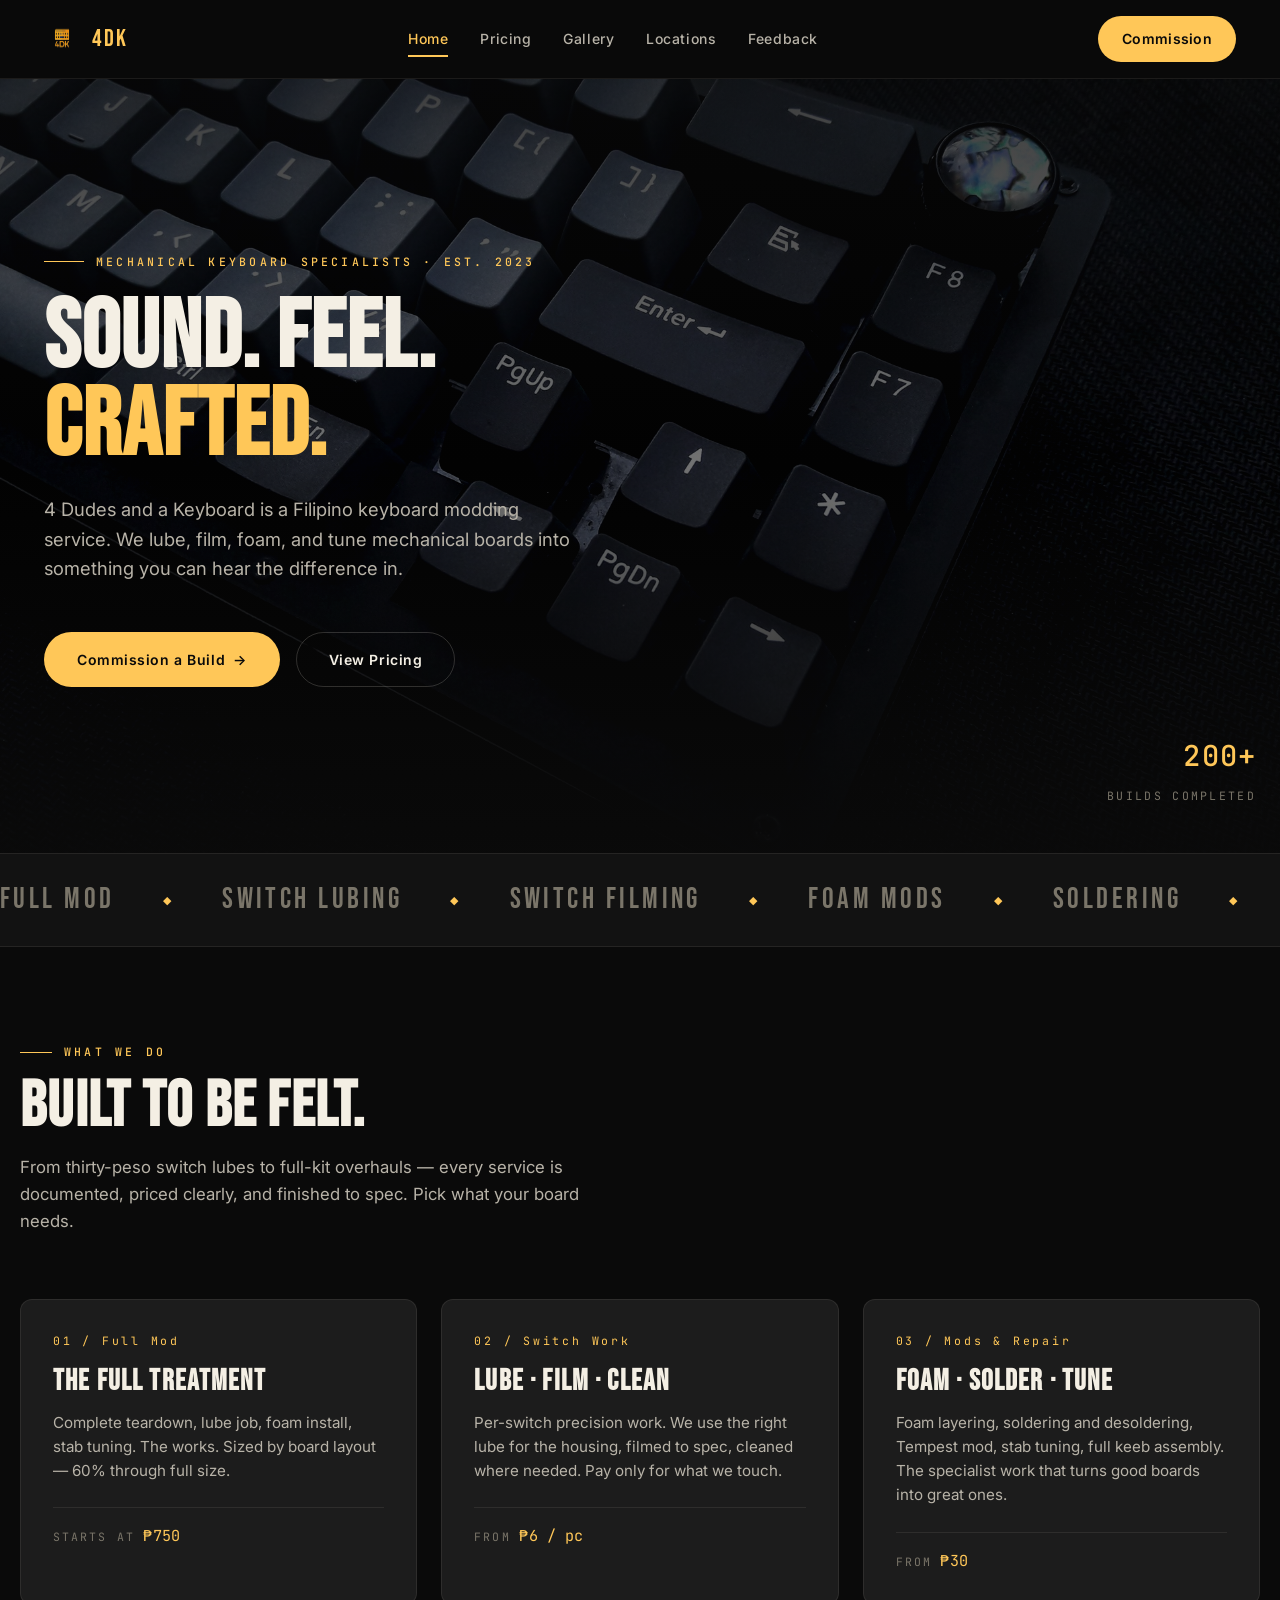
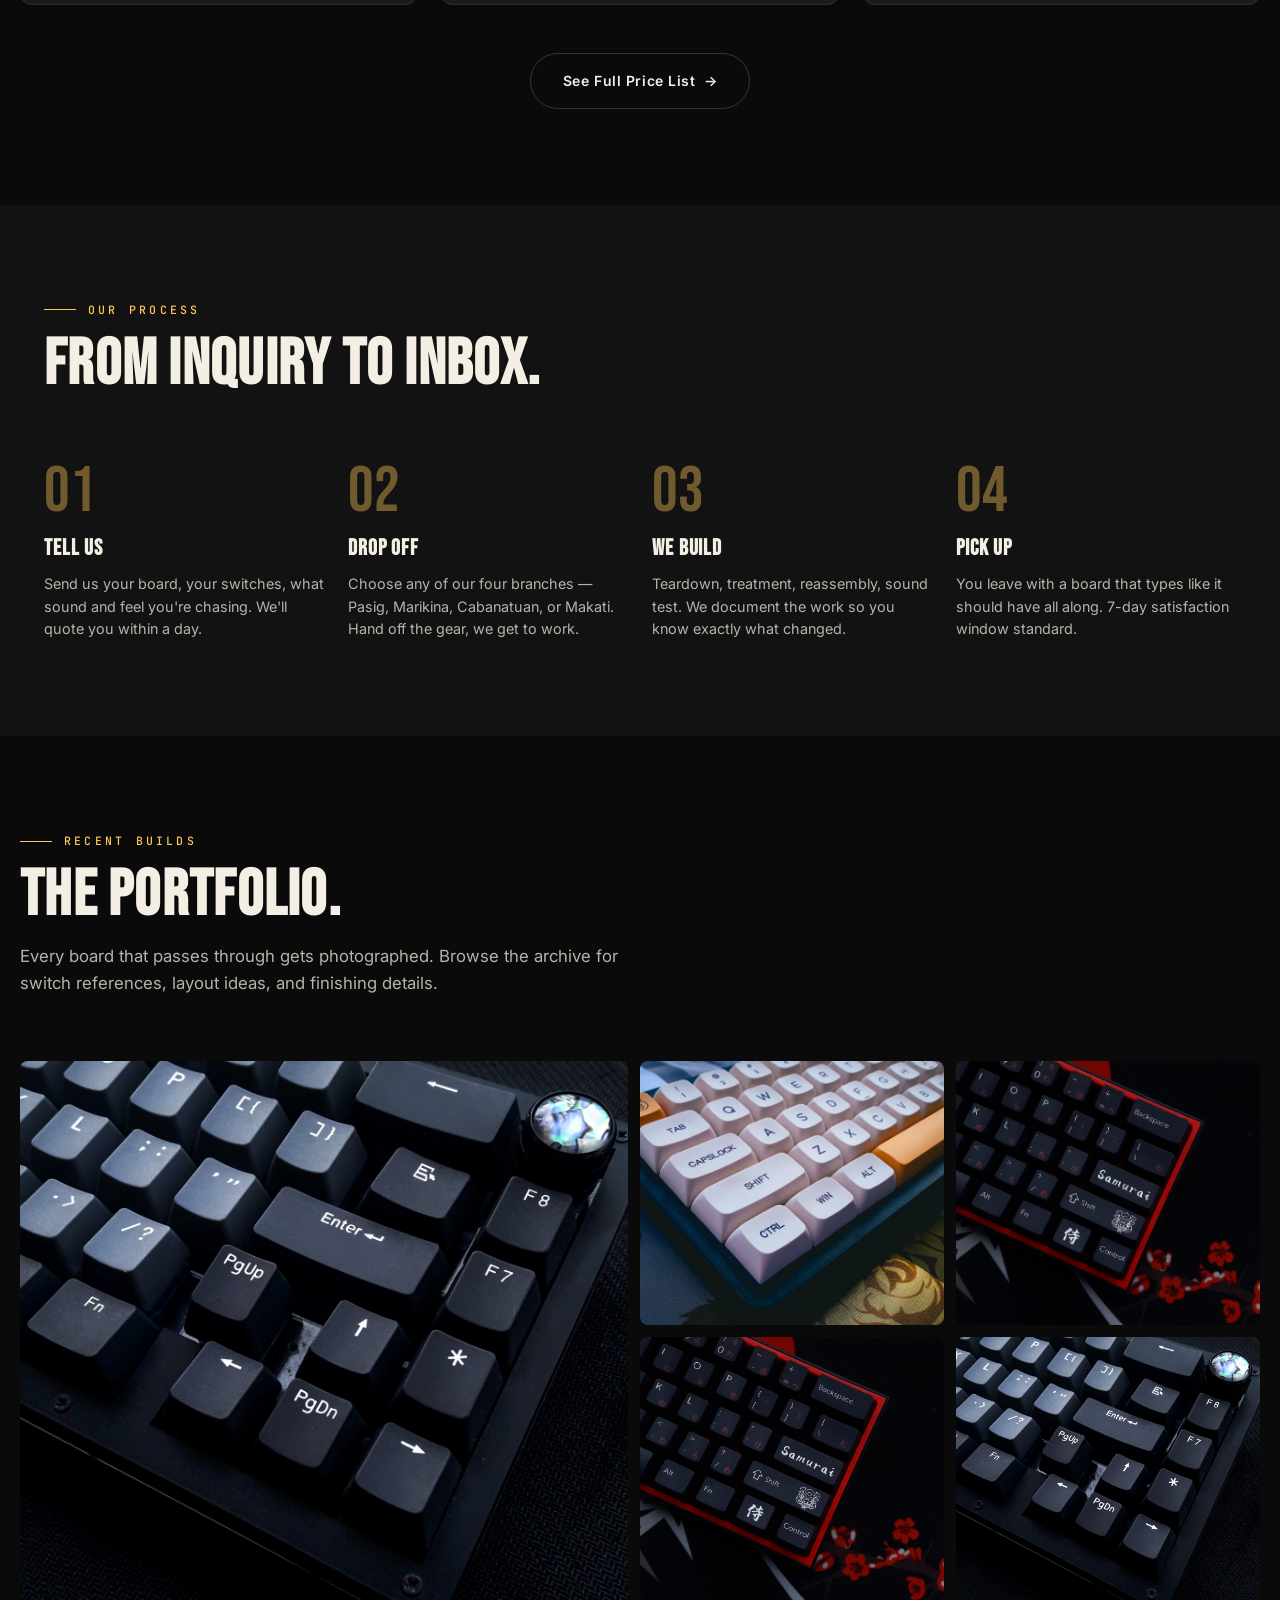
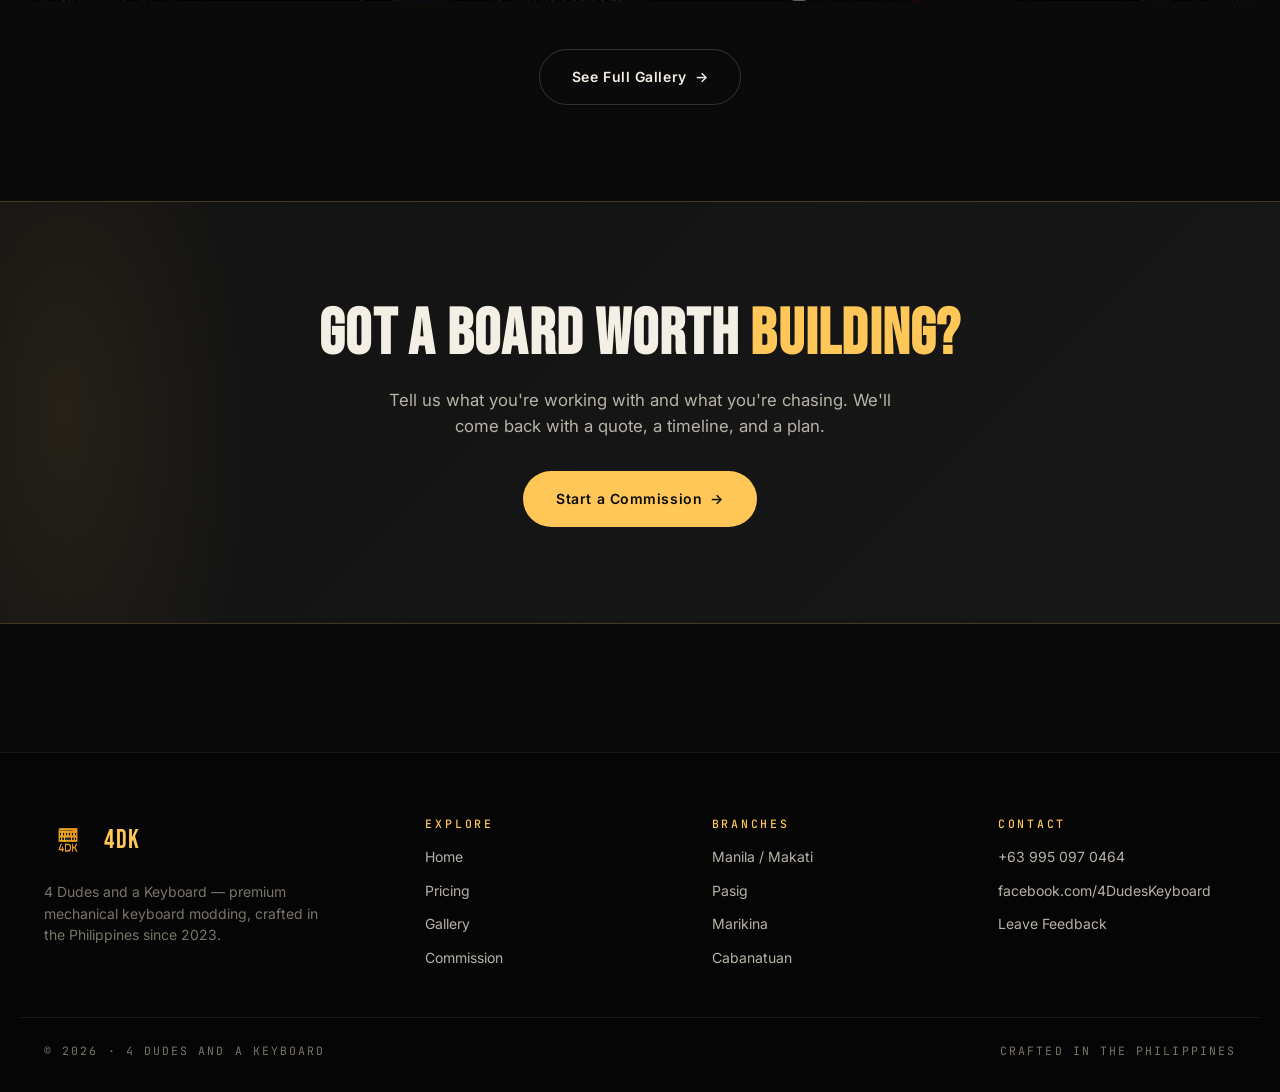
==== index.html @ 4314f9ac "Version 1.0" ====
<!DOCTYPE html>
<html lang="en">
<head>
  <meta charset="UTF-8">
  <meta name="viewport" content="width=device-width, initial-scale=1.0">
  <title>4DK — 4 Dudes and a Keyboard</title>
  <meta name="description" content="Premium mechanical keyboard modding service in the Philippines. Lubing, switch work, foam mods, full builds. Pasig · Marikina · Cabanatuan · Makati.">
  <link rel="icon" href="images/4dkminilogonobg.png">
  <link rel="stylesheet" href="assets/css/styles.css">

  <style>
    /* ── HERO ─────────────────────────────────────────────────── */
    .hero {
      position: relative;
      min-height: 86vh;
      display: flex;
      align-items: center;
      overflow: hidden;
      isolation: isolate;
    }

    .hero__bg {
      position: absolute;
      inset: 0;
      z-index: -2;
    }

    .hero__bg img {
      width: 100%;
      height: 100%;
      object-fit: cover;
      object-position: center;
      filter: brightness(0.55) contrast(1.05);
    }

    .hero__bg::after {
      content: "";
      position: absolute;
      inset: 0;
      background: linear-gradient(180deg, rgba(10,10,10,0.6) 0%, rgba(10,10,10,0.2) 50%, rgba(10,10,10,0.95) 100%);
    }

    .hero__inner {
      max-width: var(--container-max);
      margin: 0 auto;
      padding: var(--sp-8) var(--sp-5);
      width: 100%;
      position: relative;
      z-index: 1;
    }

    .hero__eyebrow {
      display: inline-flex;
      align-items: center;
      gap: var(--sp-3);
      margin-bottom: var(--sp-5);
    }

    .hero__eyebrow::before {
      content: "";
      width: 40px;
      height: 1px;
      background: var(--yellow);
    }

    .hero__title {
      font-family: 'Bebas Neue', sans-serif;
      font-size: var(--fs-display-xl);
      line-height: 0.92;
      letter-spacing: 0.01em;
      color: var(--ink);
      text-transform: uppercase;
      max-width: 14ch;
      margin-bottom: var(--sp-5);
    }

    .hero__title em {
      font-style: normal;
      color: var(--yellow);
    }

    .hero__lede {
      font-size: 1.15rem;
      line-height: 1.6;
      color: var(--ink-mid);
      max-width: 540px;
      margin-bottom: var(--sp-7);
    }

    .hero__ctas {
      display: flex;
      flex-wrap: wrap;
      gap: var(--sp-4);
    }

    .hero__meta {
      position: absolute;
      bottom: var(--sp-7);
      right: var(--sp-5);
      display: flex;
      flex-direction: column;
      align-items: flex-end;
      gap: var(--sp-2);
      font-family: 'JetBrains Mono', monospace;
      font-size: var(--fs-eyebrow);
      letter-spacing: 0.2em;
      text-transform: uppercase;
      color: var(--ink-dim);
    }

    .hero__meta .num {
      color: var(--yellow);
      font-size: 1.8rem;
      letter-spacing: 0.04em;
      font-weight: 500;
    }

    @media (max-width: 720px) {
      .hero { min-height: 78vh; }
      .hero__meta { display: none; }
    }

    /* ── MARQUEE (services strip) ─────────────────────────────── */
    .marquee {
      background: var(--bg-elev-1);
      border-top: 1px solid var(--rule);
      border-bottom: 1px solid var(--rule);
      overflow: hidden;
      padding: var(--sp-5) 0;
    }

    .marquee__track {
      display: flex;
      gap: var(--sp-7);
      animation: marqueeScroll 80s linear infinite;
      white-space: nowrap;
      will-change: transform;
    }

    /* Pause on hover so people can actually read it */
    .marquee:hover .marquee__track {
      animation-play-state: paused;
    }

    .marquee__item {
      font-family: 'Bebas Neue', sans-serif;
      font-size: 1.8rem;
      letter-spacing: 0.12em;
      color: var(--ink-dim);
      text-transform: uppercase;
      display: flex;
      align-items: center;
      gap: var(--sp-7);
    }

    .marquee__item::after {
      content: "◆";
      color: var(--yellow);
      font-size: 0.7rem;
    }

    @keyframes marqueeScroll {
      from { transform: translateX(0); }
      to { transform: translateX(-50%); }
    }

    /* Override the global reduced-motion rule for the marquee specifically —
       0.01ms duration would cause a visible jump; we want it to just stop. */
    @media (prefers-reduced-motion: reduce) {
      .marquee__track {
        animation: none !important;
      }
    }

    /* ── VALUE PROP / SERVICES PREVIEW ────────────────────────── */
    .services-grid {
      display: grid;
      grid-template-columns: repeat(3, 1fr);
      gap: var(--sp-5);
    }

    .service-card {
      background: var(--bg-card);
      border: 1px solid var(--rule);
      border-radius: 12px;
      padding: var(--sp-6);
      transition: all 0.3s var(--ease);
      position: relative;
      overflow: hidden;
    }

    .service-card::before {
      content: "";
      position: absolute;
      inset: 0;
      background: linear-gradient(135deg, transparent 60%, rgba(255, 199, 88, 0.04) 100%);
      opacity: 0;
      transition: opacity 0.3s var(--ease);
    }

    .service-card:hover {
      border-color: var(--rule-accent);
      transform: translateY(-4px);
    }

    .service-card:hover::before { opacity: 1; }

    .service-card__num {
      font-family: 'JetBrains Mono', monospace;
      font-size: var(--fs-eyebrow);
      color: var(--yellow);
      letter-spacing: 0.24em;
      margin-bottom: var(--sp-4);
    }

    .service-card__title {
      font-family: 'Bebas Neue', sans-serif;
      font-size: 1.8rem;
      letter-spacing: 0.04em;
      color: var(--ink);
      margin-bottom: var(--sp-3);
      text-transform: uppercase;
    }

    .service-card__desc {
      font-size: 0.95rem;
      color: var(--ink-mid);
      line-height: 1.6;
      margin-bottom: var(--sp-5);
    }

    .service-card__price {
      display: flex;
      align-items: baseline;
      gap: var(--sp-2);
      font-family: 'JetBrains Mono', monospace;
      color: var(--yellow);
      font-size: 0.95rem;
      padding-top: var(--sp-4);
      border-top: 1px solid var(--rule);
    }

    .service-card__price .from {
      color: var(--ink-dim);
      font-size: var(--fs-eyebrow);
      letter-spacing: 0.18em;
      text-transform: uppercase;
    }

    @media (max-width: 880px) {
      .services-grid { grid-template-columns: 1fr; }
    }

    /* ── PROCESS STRIP ────────────────────────────────────────── */
    .process {
      background: var(--bg-elev-1);
    }

    .process-grid {
      display: grid;
      grid-template-columns: repeat(4, 1fr);
      gap: var(--sp-5);
    }

    .process-step {
      display: flex;
      flex-direction: column;
      gap: var(--sp-3);
      position: relative;
    }

    .process-step__num {
      font-family: 'Bebas Neue', sans-serif;
      font-size: 4rem;
      line-height: 1;
      color: var(--yellow);
      opacity: 0.4;
    }

    .process-step__title {
      font-family: 'Bebas Neue', sans-serif;
      font-size: 1.4rem;
      letter-spacing: 0.04em;
      color: var(--ink);
      text-transform: uppercase;
    }

    .process-step__desc {
      font-size: 0.9rem;
      color: var(--ink-mid);
      line-height: 1.55;
    }

    @media (max-width: 880px) {
      .process-grid { grid-template-columns: repeat(2, 1fr); }
    }
    @media (max-width: 480px) {
      .process-grid { grid-template-columns: 1fr; }
    }

    /* ── GALLERY PREVIEW ──────────────────────────────────────── */
    .gallery-preview {
      display: grid;
      grid-template-columns: 2fr 1fr 1fr;
      grid-template-rows: 1fr 1fr;
      gap: var(--sp-3);
      height: 540px;
    }

    .gallery-preview__item {
      position: relative;
      overflow: hidden;
      border-radius: 8px;
      cursor: pointer;
    }

    .gallery-preview__item:nth-child(1) { grid-row: span 2; }

    .gallery-preview__item img {
      width: 100%;
      height: 100%;
      object-fit: cover;
      transition: transform 0.5s var(--ease);
    }

    .gallery-preview__item::after {
      content: "";
      position: absolute;
      inset: 0;
      background: linear-gradient(180deg, transparent 60%, rgba(0,0,0,0.7));
      opacity: 0;
      transition: opacity 0.3s var(--ease);
    }

    .gallery-preview__item:hover img { transform: scale(1.05); }
    .gallery-preview__item:hover::after { opacity: 1; }

    @media (max-width: 720px) {
      .gallery-preview {
        grid-template-columns: 1fr 1fr;
        grid-template-rows: auto;
        height: auto;
      }
      .gallery-preview__item:nth-child(1) { grid-column: span 2; grid-row: auto; height: 280px; }
      .gallery-preview__item { height: 180px; }
    }

    /* ── CTA STRIP ────────────────────────────────────────────── */
    .cta-strip {
      background: linear-gradient(135deg, var(--bg-elev-1) 0%, var(--bg-elev-2) 100%);
      border-top: 1px solid var(--rule-accent);
      border-bottom: 1px solid var(--rule-accent);
      padding: var(--sp-9) 0;
      text-align: center;
      position: relative;
      overflow: hidden;
    }

    .cta-strip::before {
      content: "";
      position: absolute;
      top: -50%;
      left: -10%;
      width: 30%;
      height: 200%;
      background: radial-gradient(ellipse, rgba(255, 199, 88, 0.08), transparent 70%);
      pointer-events: none;
    }

    .cta-strip__title {
      font-family: 'Bebas Neue', sans-serif;
      font-size: var(--fs-display);
      letter-spacing: 0.02em;
      color: var(--ink);
      margin-bottom: var(--sp-4);
      text-transform: uppercase;
    }

    .cta-strip__title em {
      font-style: normal;
      color: var(--yellow);
    }

    .cta-strip__desc {
      font-size: 1.05rem;
      color: var(--ink-mid);
      max-width: 540px;
      margin: 0 auto var(--sp-6);
    }

  </style>
</head>
<body>

  <div id="nav-mount"></div>

  <!-- ═══ HERO ═══════════════════════════════════════════════ -->
  <section class="hero">
    <div class="hero__bg">
      <img src="images/1stboard.png" alt="">
    </div>
    <div class="hero__inner">
      <div class="hero__eyebrow eyebrow reveal">Mechanical Keyboard Specialists · Est. 2023</div>
      <h1 class="hero__title reveal reveal--delay-1">
        Sound. Feel. <em>Crafted.</em>
      </h1>
      <p class="hero__lede reveal reveal--delay-2">
        4 Dudes and a Keyboard is a Filipino keyboard modding service.
        We lube, film, foam, and tune mechanical boards into something
        you can hear the difference in.
      </p>
      <div class="hero__ctas reveal reveal--delay-3">
        <a href="commission.html" class="btn btn--primary">
          Commission a Build
          <span class="btn__arrow">→</span>
        </a>
        <a href="pricing.html" class="btn btn--ghost">View Pricing</a>
      </div>
    </div>
    <div class="hero__meta">
      <span><span class="num">200+</span></span>
      <span>Builds Completed</span>
    </div>
  </section>

  <!-- ═══ SERVICES MARQUEE ═══════════════════════════════════ -->
  <div class="marquee">
    <div class="marquee__track">
      <span class="marquee__item">Full Mod</span>
      <span class="marquee__item">Switch Lubing</span>
      <span class="marquee__item">Switch Filming</span>
      <span class="marquee__item">Foam Mods</span>
      <span class="marquee__item">Soldering</span>
      <span class="marquee__item">Stab Tuning</span>
      <span class="marquee__item">Tempest Mod</span>
      <span class="marquee__item">Keeb Assembly</span>
      <!-- duplicate for seamless scroll -->
      <span class="marquee__item">Full Mod</span>
      <span class="marquee__item">Switch Lubing</span>
      <span class="marquee__item">Switch Filming</span>
      <span class="marquee__item">Foam Mods</span>
      <span class="marquee__item">Soldering</span>
      <span class="marquee__item">Stab Tuning</span>
      <span class="marquee__item">Tempest Mod</span>
      <span class="marquee__item">Keeb Assembly</span>
    </div>
  </div>

  <!-- ═══ SERVICES PREVIEW ════════════════════════════════════ -->
  <section class="section container">
    <div class="section-head">
      <div class="section-head__eyebrow eyebrow">What We Do</div>
      <h2 class="section-head__title">Built to be felt.</h2>
      <p class="section-head__desc">
        From thirty-peso switch lubes to full-kit overhauls — every service is
        documented, priced clearly, and finished to spec. Pick what your board needs.
      </p>
    </div>

    <div class="services-grid">
      <div class="service-card">
        <div class="service-card__num">01 / Full Mod</div>
        <h3 class="service-card__title">The Full Treatment</h3>
        <p class="service-card__desc">
          Complete teardown, lube job, foam install, stab tuning. The works.
          Sized by board layout — 60% through full size.
        </p>
        <div class="service-card__price">
          <span class="from">Starts at</span>
          <span>₱750</span>
        </div>
      </div>

      <div class="service-card">
        <div class="service-card__num">02 / Switch Work</div>
        <h3 class="service-card__title">Lube · Film · Clean</h3>
        <p class="service-card__desc">
          Per-switch precision work. We use the right lube for the housing,
          filmed to spec, cleaned where needed. Pay only for what we touch.
        </p>
        <div class="service-card__price">
          <span class="from">From</span>
          <span>₱6 / pc</span>
        </div>
      </div>

      <div class="service-card">
        <div class="service-card__num">03 / Mods & Repair</div>
        <h3 class="service-card__title">Foam · Solder · Tune</h3>
        <p class="service-card__desc">
          Foam layering, soldering and desoldering, Tempest mod, stab tuning,
          full keeb assembly. The specialist work that turns good boards into great ones.
        </p>
        <div class="service-card__price">
          <span class="from">From</span>
          <span>₱30</span>
        </div>
      </div>
    </div>

    <div style="text-align: center; margin-top: var(--sp-7);">
      <a href="pricing.html" class="btn btn--ghost">
        See Full Price List
        <span class="btn__arrow">→</span>
      </a>
    </div>
  </section>

  <!-- ═══ PROCESS ════════════════════════════════════════════ -->
  <section class="section process">
    <div class="container">
      <div class="section-head">
        <div class="section-head__eyebrow eyebrow">Our Process</div>
        <h2 class="section-head__title">From inquiry to inbox.</h2>
      </div>

      <div class="process-grid">
        <div class="process-step">
          <span class="process-step__num">01</span>
          <h3 class="process-step__title">Tell Us</h3>
          <p class="process-step__desc">
            Send us your board, your switches, what sound and feel you're chasing.
            We'll quote you within a day.
          </p>
        </div>
        <div class="process-step">
          <span class="process-step__num">02</span>
          <h3 class="process-step__title">Drop Off</h3>
          <p class="process-step__desc">
            Choose any of our four branches — Pasig, Marikina, Cabanatuan, or Makati.
            Hand off the gear, we get to work.
          </p>
        </div>
        <div class="process-step">
          <span class="process-step__num">03</span>
          <h3 class="process-step__title">We Build</h3>
          <p class="process-step__desc">
            Teardown, treatment, reassembly, sound test. We document the work
            so you know exactly what changed.
          </p>
        </div>
        <div class="process-step">
          <span class="process-step__num">04</span>
          <h3 class="process-step__title">Pick Up</h3>
          <p class="process-step__desc">
            You leave with a board that types like it should have all along.
            7-day satisfaction window standard.
          </p>
        </div>
      </div>
    </div>
  </section>

  <!-- ═══ GALLERY PREVIEW ════════════════════════════════════ -->
  <section class="section container">
    <div class="section-head">
      <div class="section-head__eyebrow eyebrow">Recent Builds</div>
      <h2 class="section-head__title">The portfolio.</h2>
      <p class="section-head__desc">
        Every board that passes through gets photographed. Browse the archive
        for switch references, layout ideas, and finishing details.
      </p>
    </div>

    <div class="gallery-preview">
      <a href="gallery.html" class="gallery-preview__item">
        <img src="images/1stboard.png" alt="Recent build">
      </a>
      <a href="gallery.html" class="gallery-preview__item">
        <img src="images/2ndboard.png" alt="Recent build">
      </a>
      <a href="gallery.html" class="gallery-preview__item">
        <img src="images/3rdboard.png" alt="Recent build">
      </a>
      <a href="gallery.html" class="gallery-preview__item">
        <img src="images/345064085_1053052838989633_7360629386046712730_n.png" alt="Recent build">
      </a>
      <a href="gallery.html" class="gallery-preview__item">
        <img src="images/345240772_1414406586039449_9055293245465230409_n.png" alt="Recent build">
      </a>
    </div>

    <div style="text-align: center; margin-top: var(--sp-7);">
      <a href="gallery.html" class="btn btn--ghost">
        See Full Gallery
        <span class="btn__arrow">→</span>
      </a>
    </div>
  </section>

  <!-- ═══ CTA STRIP ══════════════════════════════════════════ -->
  <section class="cta-strip">
    <div class="container">
      <h2 class="cta-strip__title">Got a board worth <em>building?</em></h2>
      <p class="cta-strip__desc">
        Tell us what you're working with and what you're chasing.
        We'll come back with a quote, a timeline, and a plan.
      </p>
      <a href="commission.html" class="btn btn--primary">
        Start a Commission
        <span class="btn__arrow">→</span>
      </a>
    </div>
  </section>

  <div id="footer-mount"></div>

  <script src="assets/js/components.js"></script>

  <script>
    /* ─────────────────────────────────────────────────────────────
       Marquee speed normalizer.

       The CSS animation moves the track by -50% of its own width.
       That's a fixed pixel distance — so the visual speed (pixels
       per second) is constant regardless of viewport. But that means
       it FEELS much faster on narrow screens (mobile) because the
       same px/sec speed eats up proportionally more of the visible
       area. This script measures the track and sets the animation
       duration so the px/sec speed stays consistent across devices.
       ───────────────────────────────────────────────────────────── */
    (function () {
      const track = document.querySelector('.marquee__track');
      if (!track) return;

      // Respect users who prefer reduced motion — leave it stopped.
      if (window.matchMedia('(prefers-reduced-motion: reduce)').matches) return;

      const TARGET_PIXELS_PER_SECOND = 55; // calm, readable speed

      function setSpeed() {
        // Animation translates -50%, so the visible distance is half the track.
        const distance = track.scrollWidth / 2;
        if (distance <= 0) return;
        const duration = distance / TARGET_PIXELS_PER_SECOND;
        track.style.animationDuration = duration + 's';
      }

      // Measure after fonts load so item widths are accurate.
      if (document.fonts && document.fonts.ready) {
        document.fonts.ready.then(setSpeed);
      } else {
        window.addEventListener('load', setSpeed);
      }

      // Recalculate on resize (debounced).
      let resizeTimer;
      window.addEventListener('resize', () => {
        clearTimeout(resizeTimer);
        resizeTimer = setTimeout(setSpeed, 200);
      });
    })();
  </script>
</body>
</html>
---- assets/css/styles.css ----
/* ═══════════════════════════════════════════════════════════════════
   4DK · 4 DUDES AND A KEYBOARD
   Master stylesheet — design tokens, layout primitives, components
   ═══════════════════════════════════════════════════════════════════ */

@import url('https://fonts.googleapis.com/css2?family=Bebas+Neue&family=Inter:wght@300;400;500;600;700;900&family=JetBrains+Mono:wght@400;500&display=swap');

/* ── DESIGN TOKENS ───────────────────────────────────────────────── */
:root {
  /* Surfaces */
  --bg:          #0a0a0a;
  --bg-elev-1:   #121212;
  --bg-elev-2:   #181818;
  --bg-card:     #1c1c1c;
  --bg-overlay:  rgba(10, 10, 10, 0.92);

  /* Brand accent — the 4DK yellow */
  --yellow:      #ffc758;
  --yellow-deep: #fcac0e;
  --yellow-soft: #b89346;
  --yellow-faint:#4a3b1a;

  /* Ink / text */
  --ink:         #f4efe4;
  --ink-mid:     #b8b3a8;
  --ink-dim:     #7a7569;
  --ink-faint:   #3a3833;

  /* Rules / borders */
  --rule:        rgba(244, 239, 228, 0.08);
  --rule-strong: rgba(244, 239, 228, 0.18);
  --rule-accent: rgba(255, 199, 88, 0.20);

  /* Type scale */
  --fs-display-xl: clamp(3rem, 8vw, 6rem);
  --fs-display:    clamp(2.25rem, 5vw, 4rem);
  --fs-h1:         clamp(1.75rem, 3.5vw, 2.5rem);
  --fs-h2:         clamp(1.4rem, 2.5vw, 1.75rem);
  --fs-h3:         clamp(1.15rem, 2vw, 1.3rem);
  --fs-body:       1rem;
  --fs-small:      0.875rem;
  --fs-mono:       0.85rem;
  --fs-eyebrow:    0.72rem;

  /* Spacing scale */
  --sp-1: 0.25rem;
  --sp-2: 0.5rem;
  --sp-3: 0.75rem;
  --sp-4: 1rem;
  --sp-5: 1.5rem;
  --sp-6: 2rem;
  --sp-7: 3rem;
  --sp-8: 4rem;
  --sp-9: 6rem;
  --sp-10: 8rem;

  /* Containers */
  --container-max: 1240px;
  --container-narrow: 920px;
  --container-tight: 680px;

  /* Motion */
  --ease: cubic-bezier(.4, 0, .2, 1);
  --ease-out: cubic-bezier(.16, 1, .3, 1);
}

/* ── RESET ───────────────────────────────────────────────────────── */
*, *::before, *::after { box-sizing: border-box; margin: 0; padding: 0; }

html { scroll-behavior: smooth; }

body {
  min-height: 100vh;
  background: var(--bg);
  color: var(--ink);
  font-family: 'Inter', system-ui, sans-serif;
  font-size: var(--fs-body);
  line-height: 1.55;
  font-weight: 400;
  -webkit-font-smoothing: antialiased;
  -moz-osx-font-smoothing: grayscale;
  overflow-x: hidden;
}

img { max-width: 100%; display: block; }

a {
  color: inherit;
  text-decoration: none;
  transition: color 0.2s var(--ease);
}

button {
  background: none;
  border: none;
  cursor: pointer;
  font-family: inherit;
  color: inherit;
}

/* ── TYPOGRAPHY PRIMITIVES ───────────────────────────────────────── */
.display {
  font-family: 'Bebas Neue', 'Inter', sans-serif;
  font-weight: 400;
  letter-spacing: 0.04em;
  line-height: 0.95;
  text-transform: uppercase;
}

.eyebrow {
  font-family: 'JetBrains Mono', monospace;
  font-size: var(--fs-eyebrow);
  letter-spacing: 0.28em;
  text-transform: uppercase;
  color: var(--yellow);
  font-weight: 500;
}

.mono { font-family: 'JetBrains Mono', monospace; }

h1, h2, h3, h4 { font-weight: 700; line-height: 1.15; letter-spacing: -0.01em; }

p { color: var(--ink-mid); }

/* ── CONTAINERS ──────────────────────────────────────────────────── */
.container {
  width: 100%;
  max-width: var(--container-max);
  margin: 0 auto;
  padding: 0 var(--sp-5);
}

.container--narrow { max-width: var(--container-narrow); }
.container--tight  { max-width: var(--container-tight); }

.section { padding: var(--sp-9) 0; }
.section--tight { padding: var(--sp-7) 0; }

/* ── NAVIGATION ──────────────────────────────────────────────────── */
.nav {
  position: sticky;
  top: 0;
  z-index: 100;
  background: var(--bg-overlay);
  backdrop-filter: blur(14px);
  -webkit-backdrop-filter: blur(14px);
  border-bottom: 1px solid var(--rule);
}

.nav__inner {
  max-width: var(--container-max);
  margin: 0 auto;
  padding: var(--sp-4) var(--sp-5);
  display: flex;
  align-items: center;
  justify-content: space-between;
  gap: var(--sp-5);
}

.nav__brand {
  display: flex;
  align-items: center;
  gap: var(--sp-3);
  font-family: 'Bebas Neue', sans-serif;
  font-size: 1.5rem;
  letter-spacing: 0.08em;
  color: var(--yellow);
  flex-shrink: 0;
}

.nav__brand img { width: 36px; height: 36px; }

.nav__links {
  display: flex;
  align-items: center;
  gap: var(--sp-6);
  list-style: none;
}

.nav__links a {
  font-size: var(--fs-small);
  font-weight: 500;
  letter-spacing: 0.04em;
  color: var(--ink-mid);
  position: relative;
  padding: var(--sp-2) 0;
}

.nav__links a:hover { color: var(--ink); }

.nav__links a.is-current {
  color: var(--yellow);
}

.nav__links a.is-current::after {
  content: "";
  position: absolute;
  bottom: -2px;
  left: 0;
  right: 0;
  height: 2px;
  background: var(--yellow);
}

.nav__cta {
  padding: var(--sp-3) var(--sp-5);
  background: var(--yellow);
  color: var(--bg);
  border-radius: 999px;
  font-size: var(--fs-small);
  font-weight: 600;
  letter-spacing: 0.02em;
  transition: all 0.2s var(--ease);
}

.nav__cta:hover {
  background: var(--yellow-deep);
  transform: translateY(-1px);
}

.nav__toggle { display: none; }

/* mobile nav */
@media (max-width: 880px) {
  .nav__links { display: none; }
  .nav__toggle {
    display: flex;
    flex-direction: column;
    gap: 5px;
    width: 28px;
    cursor: pointer;
  }
  .nav__toggle span {
    height: 2px;
    background: var(--ink);
    transition: all 0.2s var(--ease);
  }
  .nav.is-open .nav__links {
    display: flex;
    position: absolute;
    top: 100%;
    left: 0;
    right: 0;
    flex-direction: column;
    background: var(--bg-elev-1);
    border-bottom: 1px solid var(--rule);
    padding: var(--sp-5);
    gap: var(--sp-4);
  }
  .nav.is-open .nav__toggle span:nth-child(1) { transform: rotate(45deg) translate(5px, 5px); }
  .nav.is-open .nav__toggle span:nth-child(2) { opacity: 0; }
  .nav.is-open .nav__toggle span:nth-child(3) { transform: rotate(-45deg) translate(7px, -7px); }
}

/* ── BUTTONS ─────────────────────────────────────────────────────── */
.btn {
  display: inline-flex;
  align-items: center;
  gap: var(--sp-2);
  padding: var(--sp-4) var(--sp-6);
  font-size: var(--fs-small);
  font-weight: 600;
  letter-spacing: 0.04em;
  border-radius: 999px;
  transition: all 0.25s var(--ease);
  cursor: pointer;
  border: 1px solid transparent;
}

.btn--primary {
  background: var(--yellow);
  color: var(--bg);
}
.btn--primary:hover {
  background: var(--yellow-deep);
  transform: translateY(-2px);
}

.btn--ghost {
  background: transparent;
  border-color: var(--rule-strong);
  color: var(--ink);
}
.btn--ghost:hover {
  border-color: var(--yellow);
  color: var(--yellow);
}

.btn__arrow {
  transition: transform 0.25s var(--ease);
}
.btn:hover .btn__arrow { transform: translateX(3px); }

/* ── EYEBROW + RULE PATTERN ──────────────────────────────────────── */
.section-head {
  display: flex;
  flex-direction: column;
  gap: var(--sp-4);
  margin-bottom: var(--sp-8);
}

.section-head__eyebrow {
  display: flex;
  align-items: center;
  gap: var(--sp-3);
}

.section-head__eyebrow::before {
  content: "";
  width: 32px;
  height: 1px;
  background: var(--yellow);
}

.section-head__title {
  font-family: 'Bebas Neue', sans-serif;
  font-size: var(--fs-display);
  letter-spacing: 0.02em;
  line-height: 0.95;
  color: var(--ink);
  text-transform: uppercase;
}

.section-head__desc {
  font-size: 1.05rem;
  color: var(--ink-mid);
  max-width: 600px;
  line-height: 1.6;
}

/* ── CARD ────────────────────────────────────────────────────────── */
.card {
  background: var(--bg-card);
  border: 1px solid var(--rule);
  border-radius: 12px;
  padding: var(--sp-6);
  transition: all 0.25s var(--ease);
}

.card:hover {
  border-color: var(--rule-accent);
  transform: translateY(-3px);
}

/* ── FOOTER ──────────────────────────────────────────────────────── */
.footer {
  background: #050505;
  border-top: 1px solid var(--rule);
  padding: var(--sp-8) 0 var(--sp-6);
  margin-top: var(--sp-10);
}

.footer__inner {
  max-width: var(--container-max);
  margin: 0 auto;
  padding: 0 var(--sp-5);
  display: grid;
  grid-template-columns: 1.4fr 1fr 1fr 1fr;
  gap: var(--sp-7);
}

.footer__brand {
  display: flex;
  flex-direction: column;
  gap: var(--sp-4);
}

.footer__logo {
  display: flex;
  align-items: center;
  gap: var(--sp-3);
  font-family: 'Bebas Neue', sans-serif;
  font-size: 1.6rem;
  letter-spacing: 0.06em;
  color: var(--yellow);
}

.footer__logo img { width: 48px; height: 48px; }

.footer__tagline {
  font-size: var(--fs-small);
  color: var(--ink-dim);
  line-height: 1.55;
  max-width: 280px;
}

.footer__col h4 {
  font-family: 'JetBrains Mono', monospace;
  font-size: var(--fs-eyebrow);
  letter-spacing: 0.24em;
  text-transform: uppercase;
  color: var(--yellow);
  margin-bottom: var(--sp-4);
  font-weight: 500;
}

.footer__col ul { list-style: none; display: flex; flex-direction: column; gap: var(--sp-3); }

.footer__col a, .footer__col li {
  font-size: var(--fs-small);
  color: var(--ink-mid);
  transition: color 0.2s var(--ease);
}

.footer__col a:hover { color: var(--yellow); }

.footer__bottom {
  max-width: var(--container-max);
  margin: var(--sp-7) auto 0;
  padding: var(--sp-5) var(--sp-5) 0;
  border-top: 1px solid var(--rule);
  display: flex;
  justify-content: space-between;
  align-items: center;
  font-family: 'JetBrains Mono', monospace;
  font-size: var(--fs-eyebrow);
  letter-spacing: 0.18em;
  text-transform: uppercase;
  color: var(--ink-dim);
}

@media (max-width: 880px) {
  .footer__inner {
    grid-template-columns: 1fr 1fr;
    gap: var(--sp-6);
  }
  .footer__brand { grid-column: 1 / -1; }
  .footer__bottom { flex-direction: column; gap: var(--sp-3); text-align: center; }
}

/* ── UTILITY ─────────────────────────────────────────────────────── */
.text-center { text-align: center; }
.text-yellow { color: var(--yellow); }
.text-ink-mid { color: var(--ink-mid); }
.text-ink-dim { color: var(--ink-dim); }

.hidden { display: none !important; }

/* fade-up animation */
@keyframes fadeUp {
  from { opacity: 0; transform: translateY(20px); }
  to   { opacity: 1; transform: translateY(0); }
}

.reveal {
  opacity: 0;
  animation: fadeUp 0.7s var(--ease-out) forwards;
}
.reveal--delay-1 { animation-delay: 0.1s; }
.reveal--delay-2 { animation-delay: 0.2s; }
.reveal--delay-3 { animation-delay: 0.3s; }
.reveal--delay-4 { animation-delay: 0.4s; }

@media (prefers-reduced-motion: reduce) {
  *, *::before, *::after {
    animation-duration: 0.01ms !important;
    transition-duration: 0.01ms !important;
  }
}
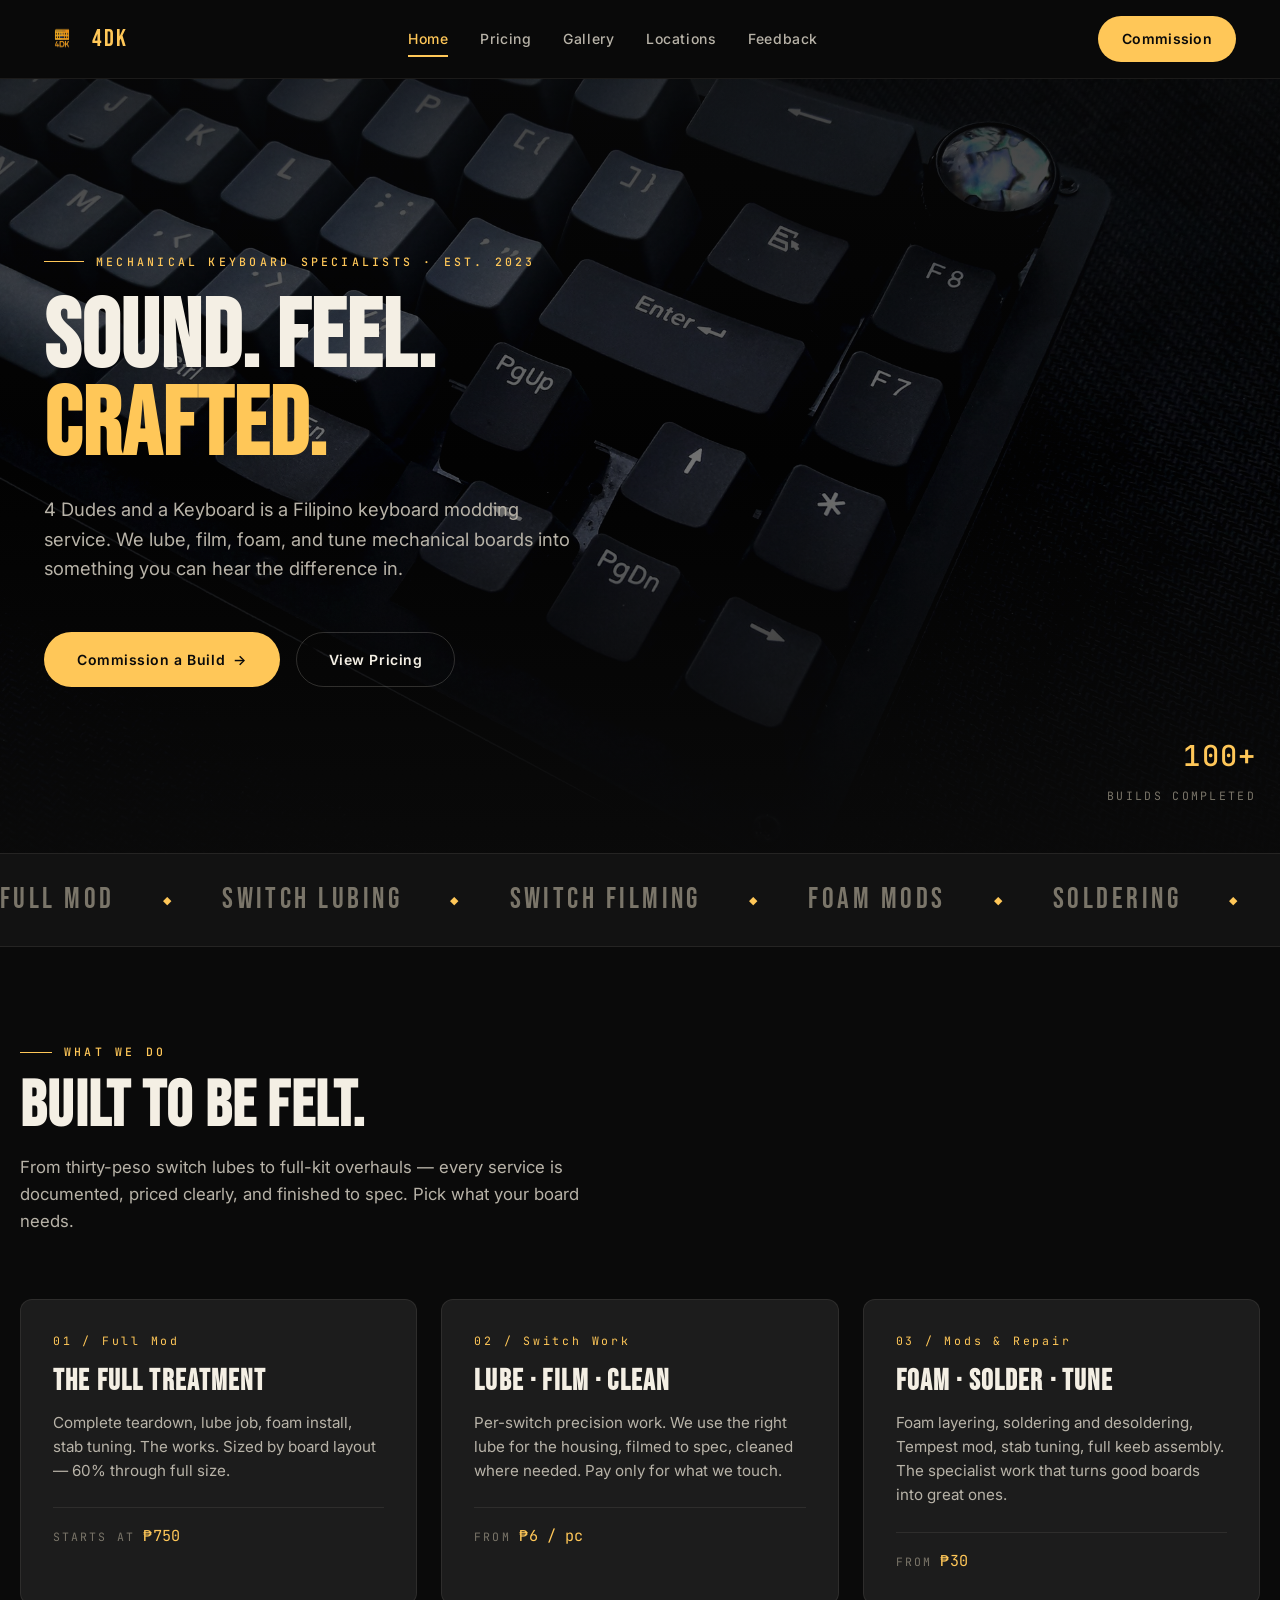
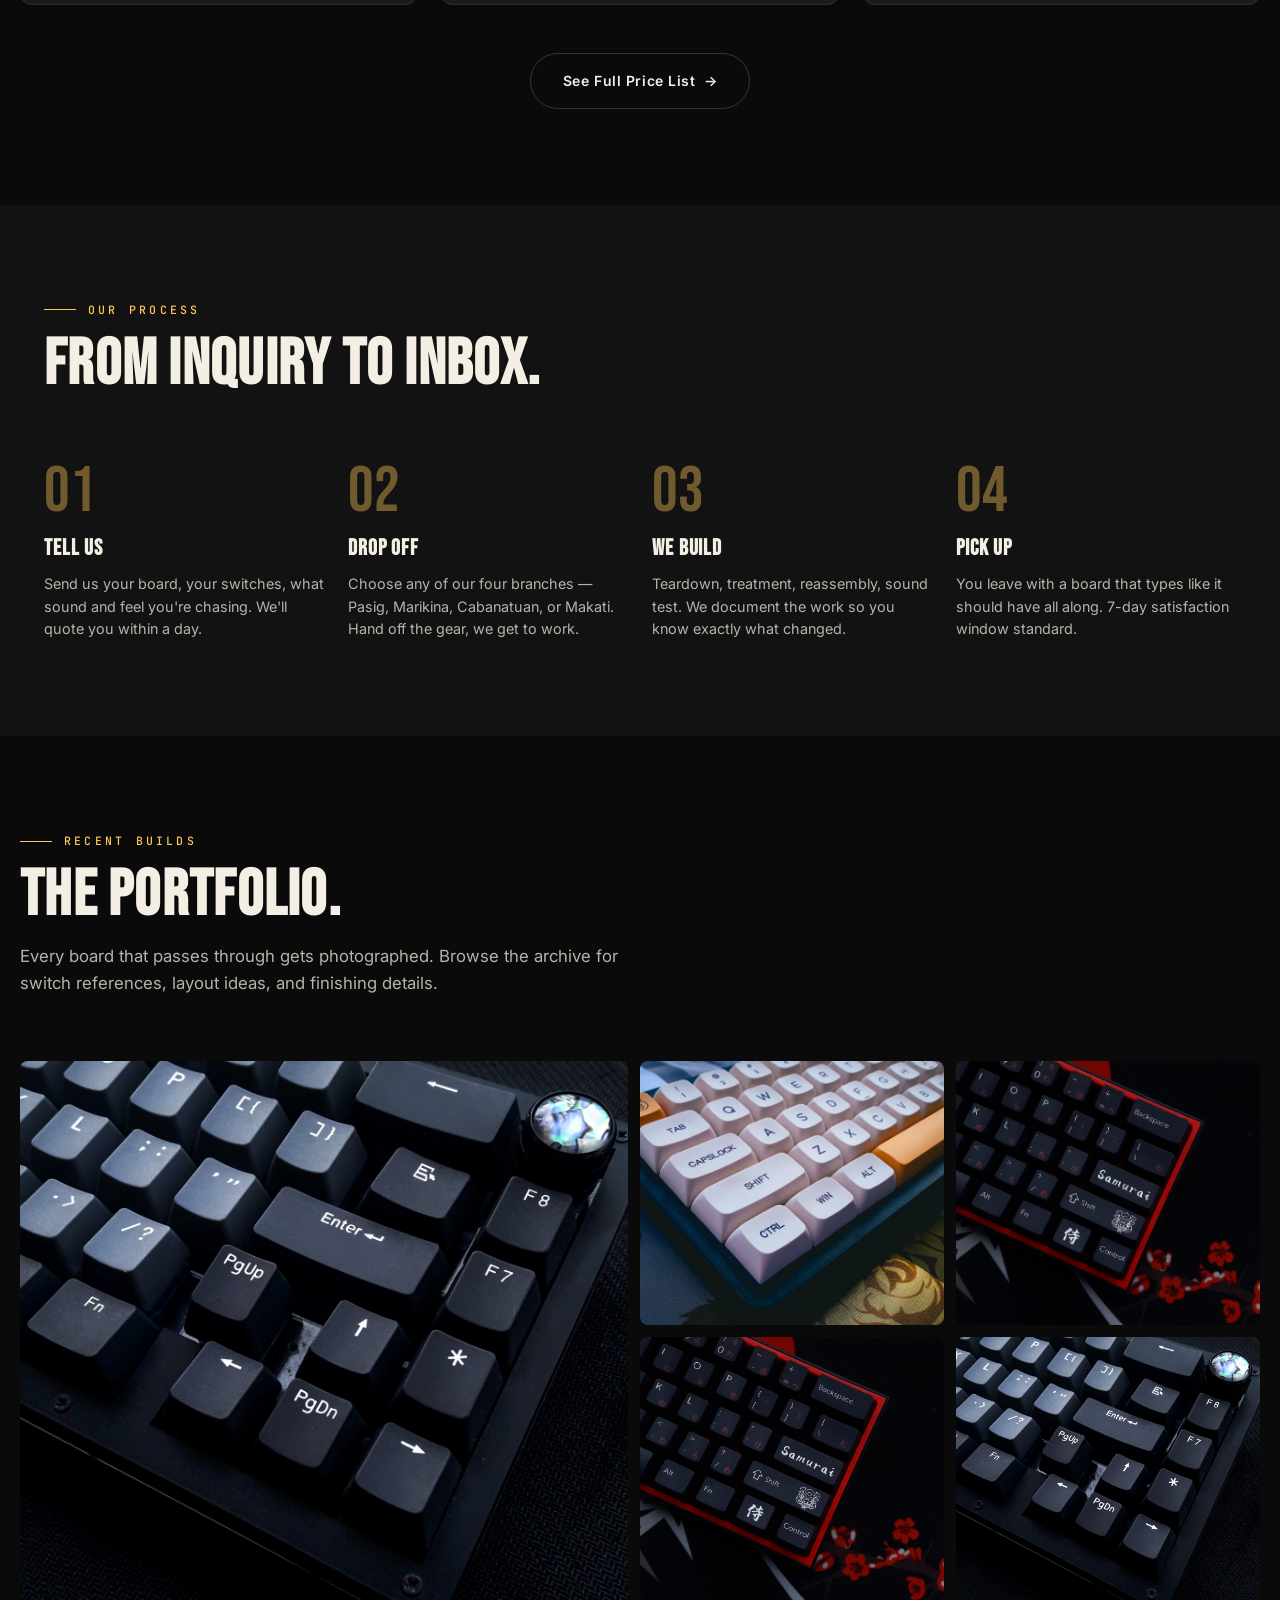
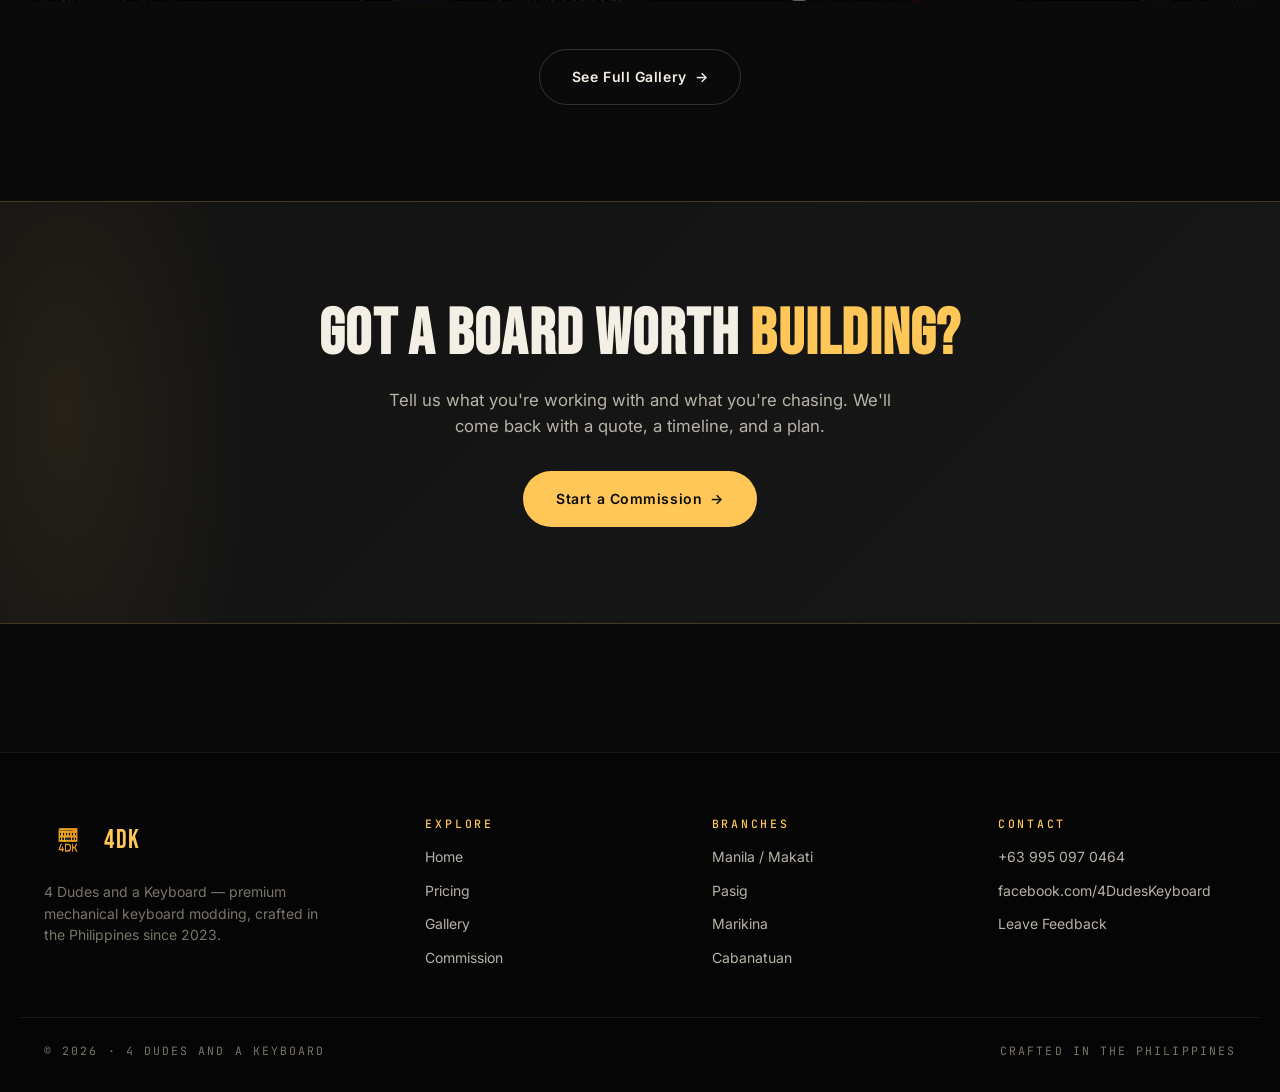
==== commit 919e1898: "changed builds completed" ====
--- a/index.html
+++ b/index.html
@@ -418,7 +418,7 @@
       </div>
     </div>
     <div class="hero__meta">
-      <span><span class="num">200+</span></span>
+      <span><span class="num">100+</span></span>
       <span>Builds Completed</span>
     </div>
   </section>
@@ -652,4 +652,4 @@
     })();
   </script>
 </body>
-</html>+</html>
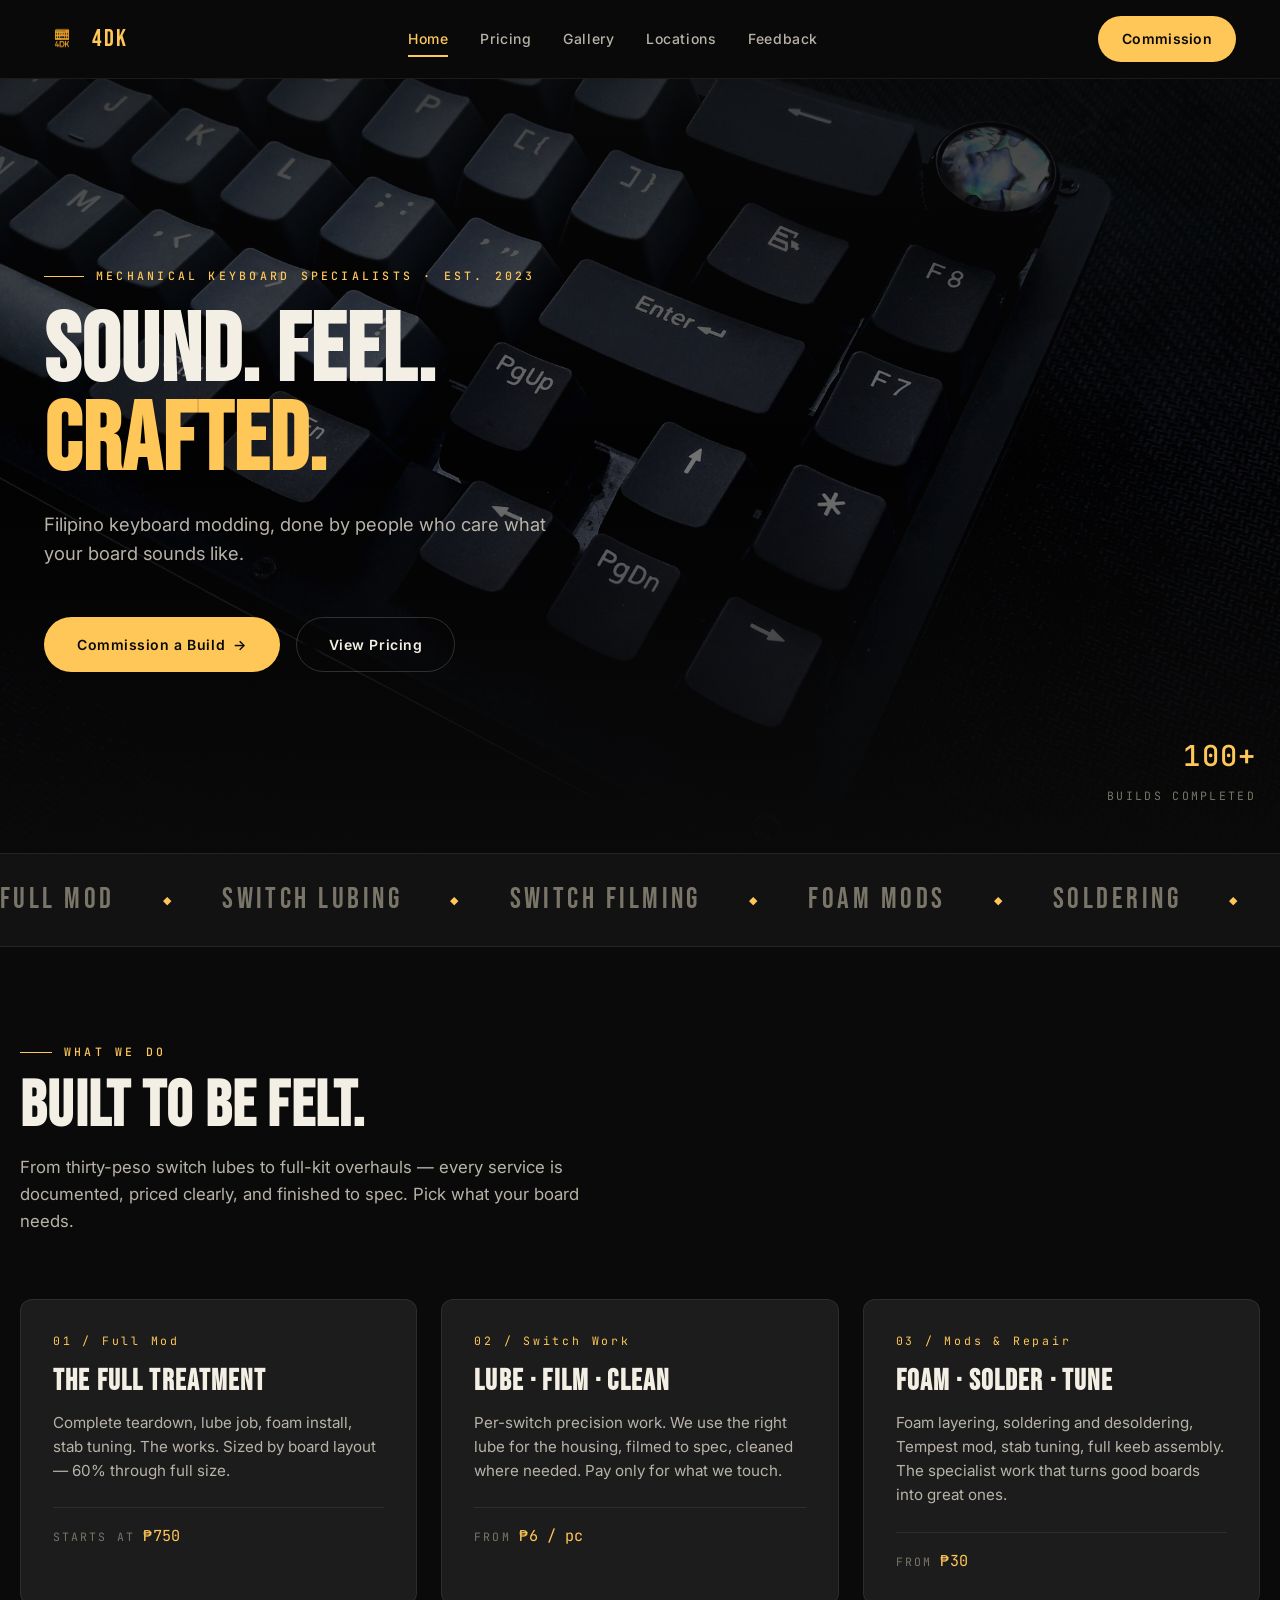
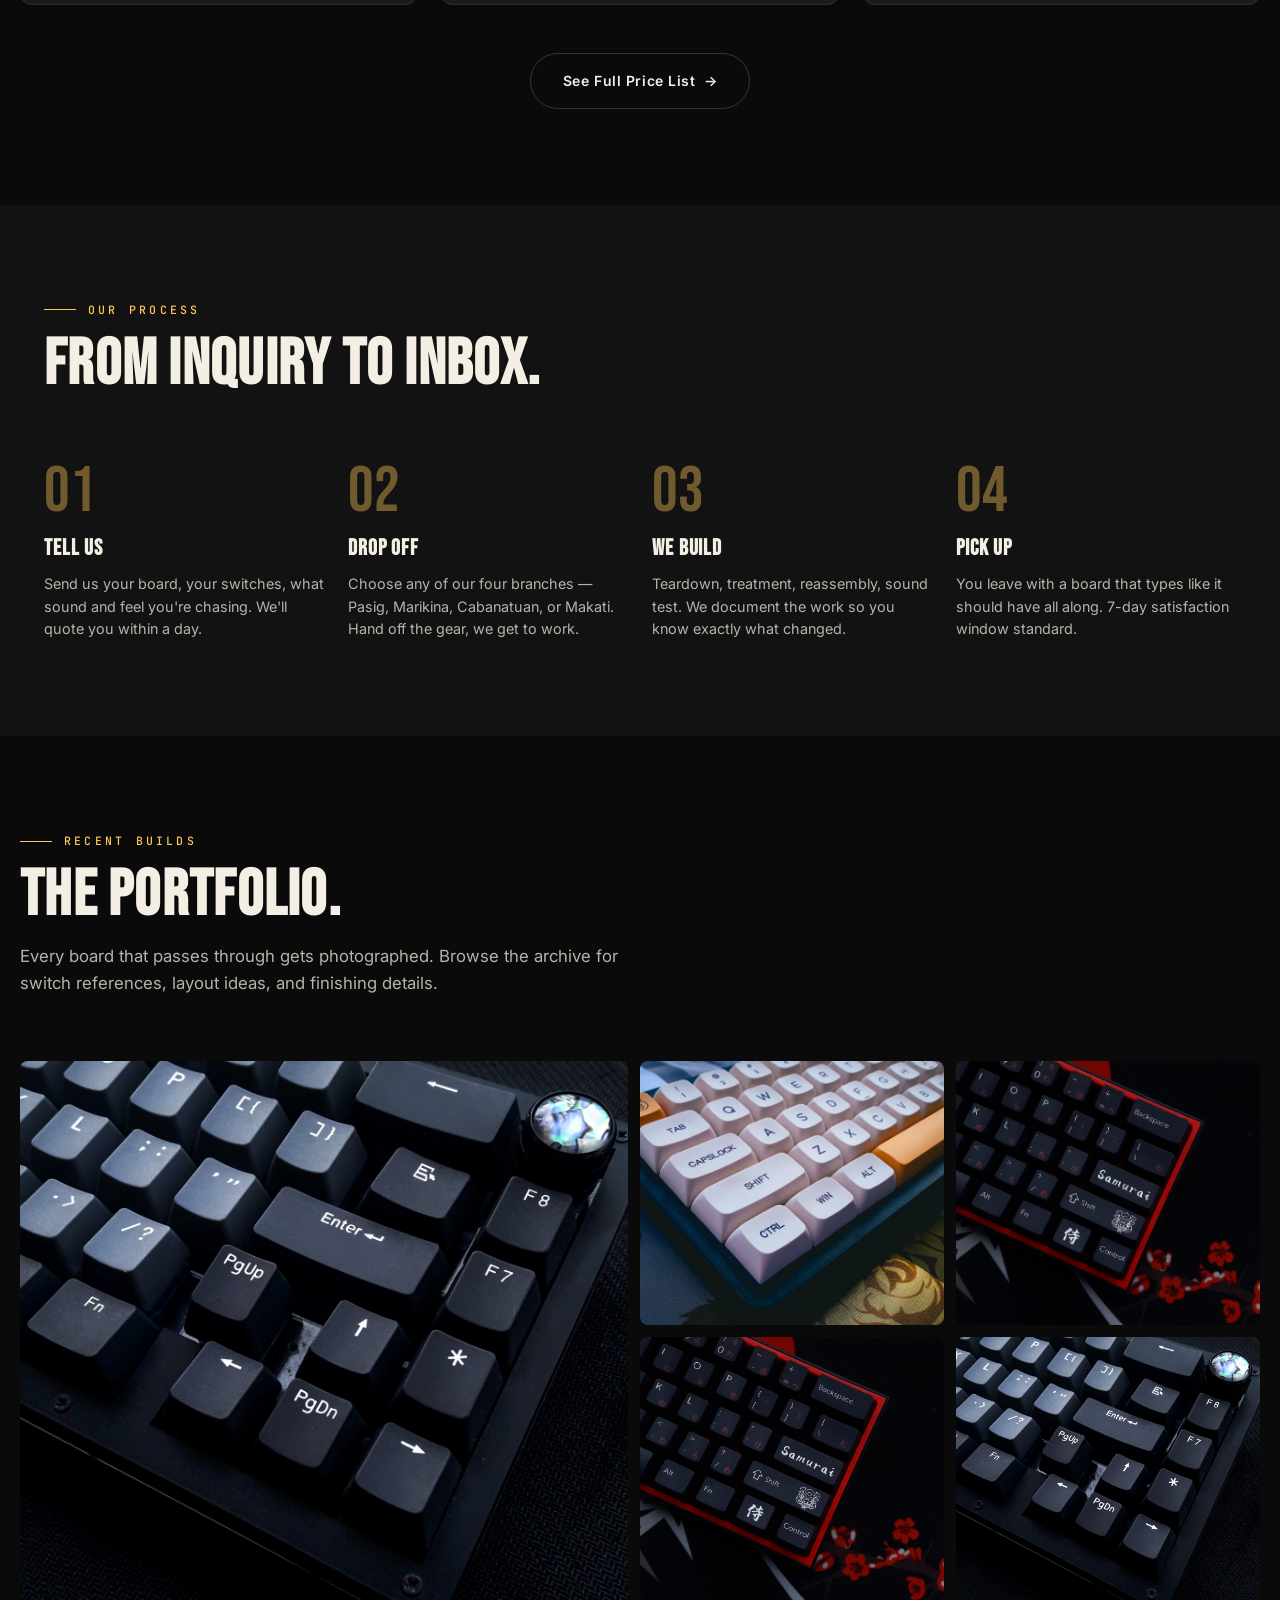
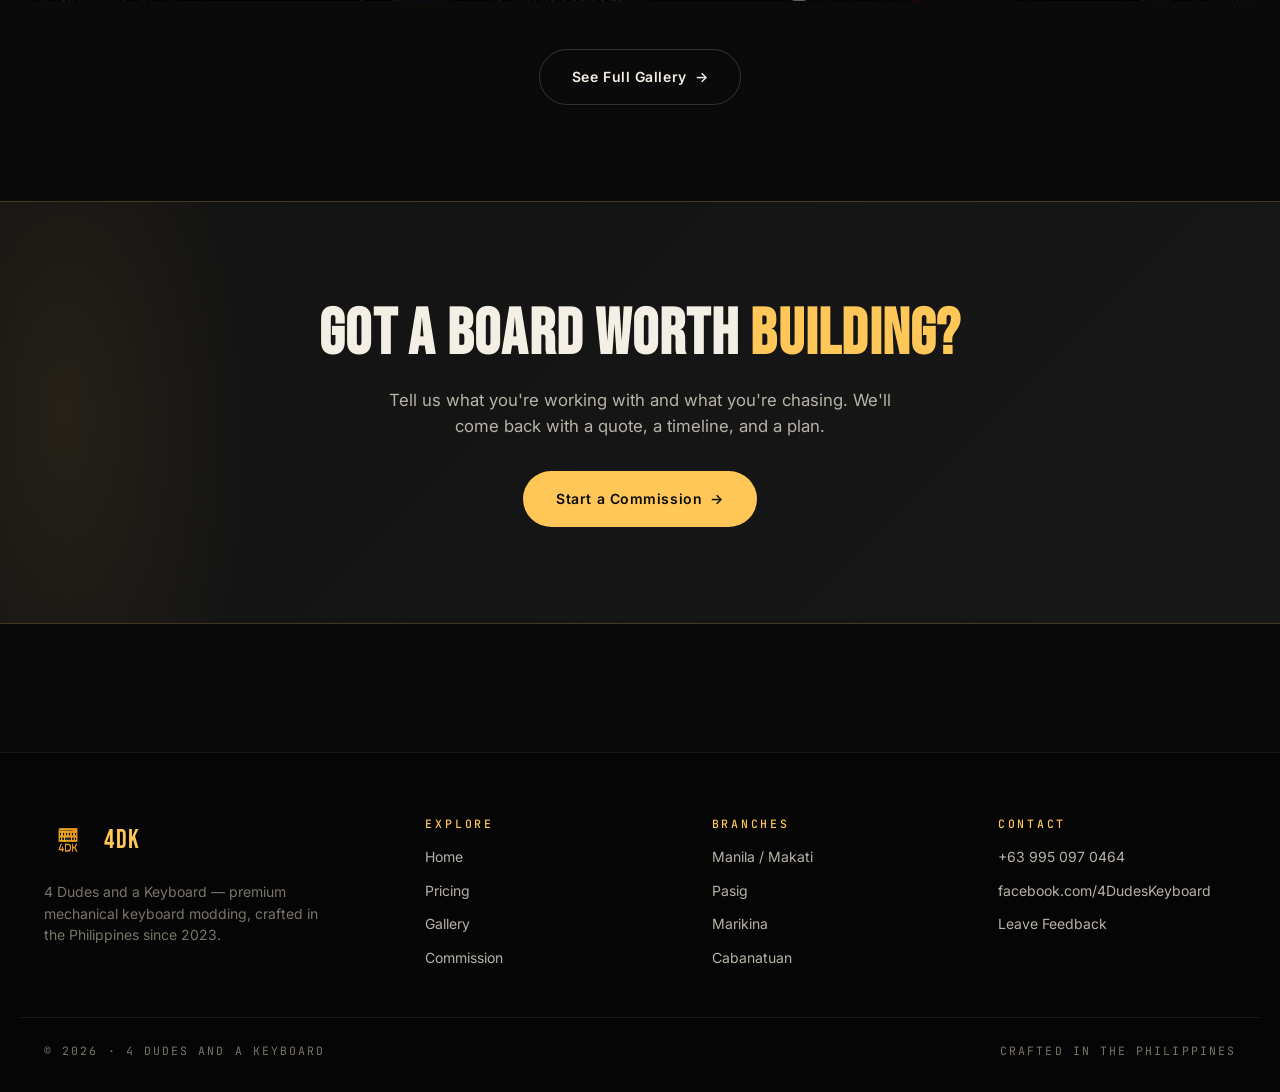
==== commit 4b431aea: "v1.3 Updated a bunch. Helper died. Downtime of 4 hours" ====
--- a/index.html
+++ b/index.html
@@ -405,9 +405,7 @@
         Sound. Feel. <em>Crafted.</em>
       </h1>
       <p class="hero__lede reveal reveal--delay-2">
-        4 Dudes and a Keyboard is a Filipino keyboard modding service.
-        We lube, film, foam, and tune mechanical boards into something
-        you can hear the difference in.
+        Filipino keyboard modding, done by people who care what your board sounds like.
       </p>
       <div class="hero__ctas reveal reveal--delay-3">
         <a href="commission.html" class="btn btn--primary">
@@ -652,4 +650,4 @@
     })();
   </script>
 </body>
-</html>
+</html>
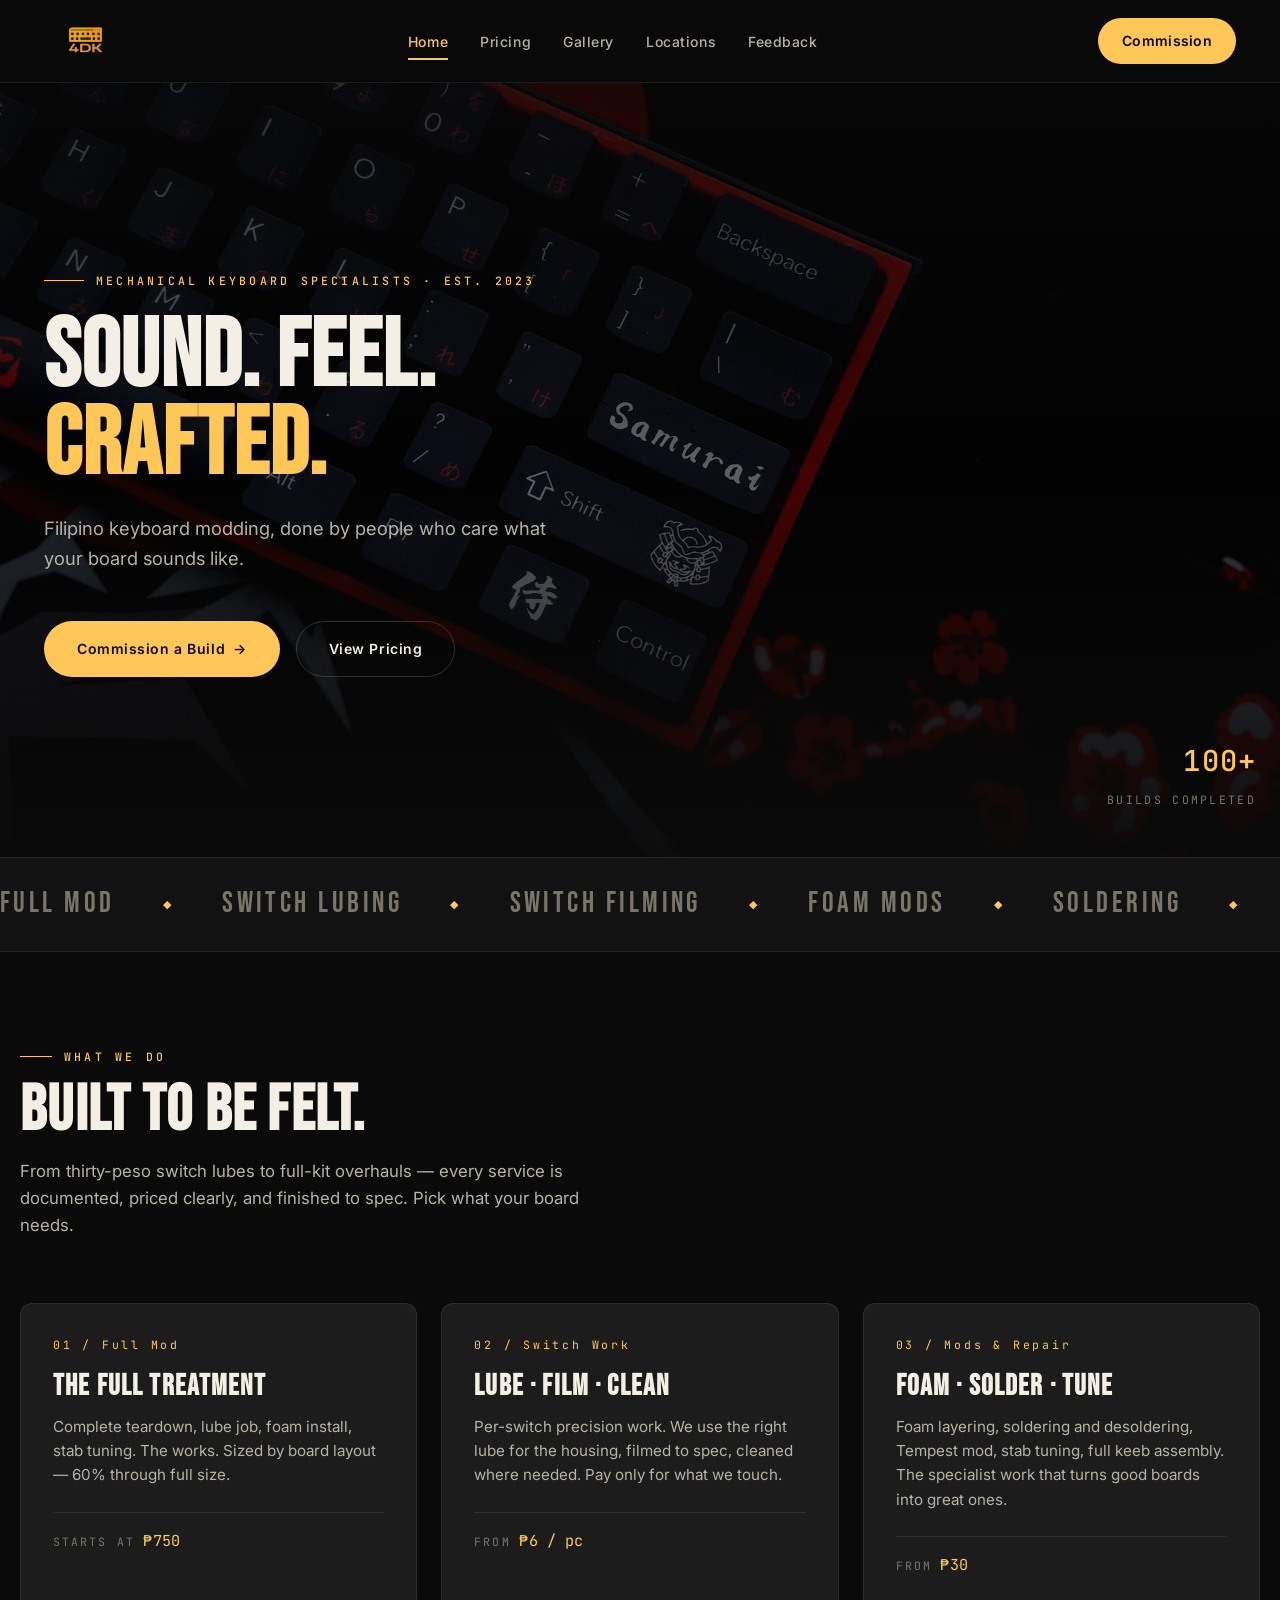
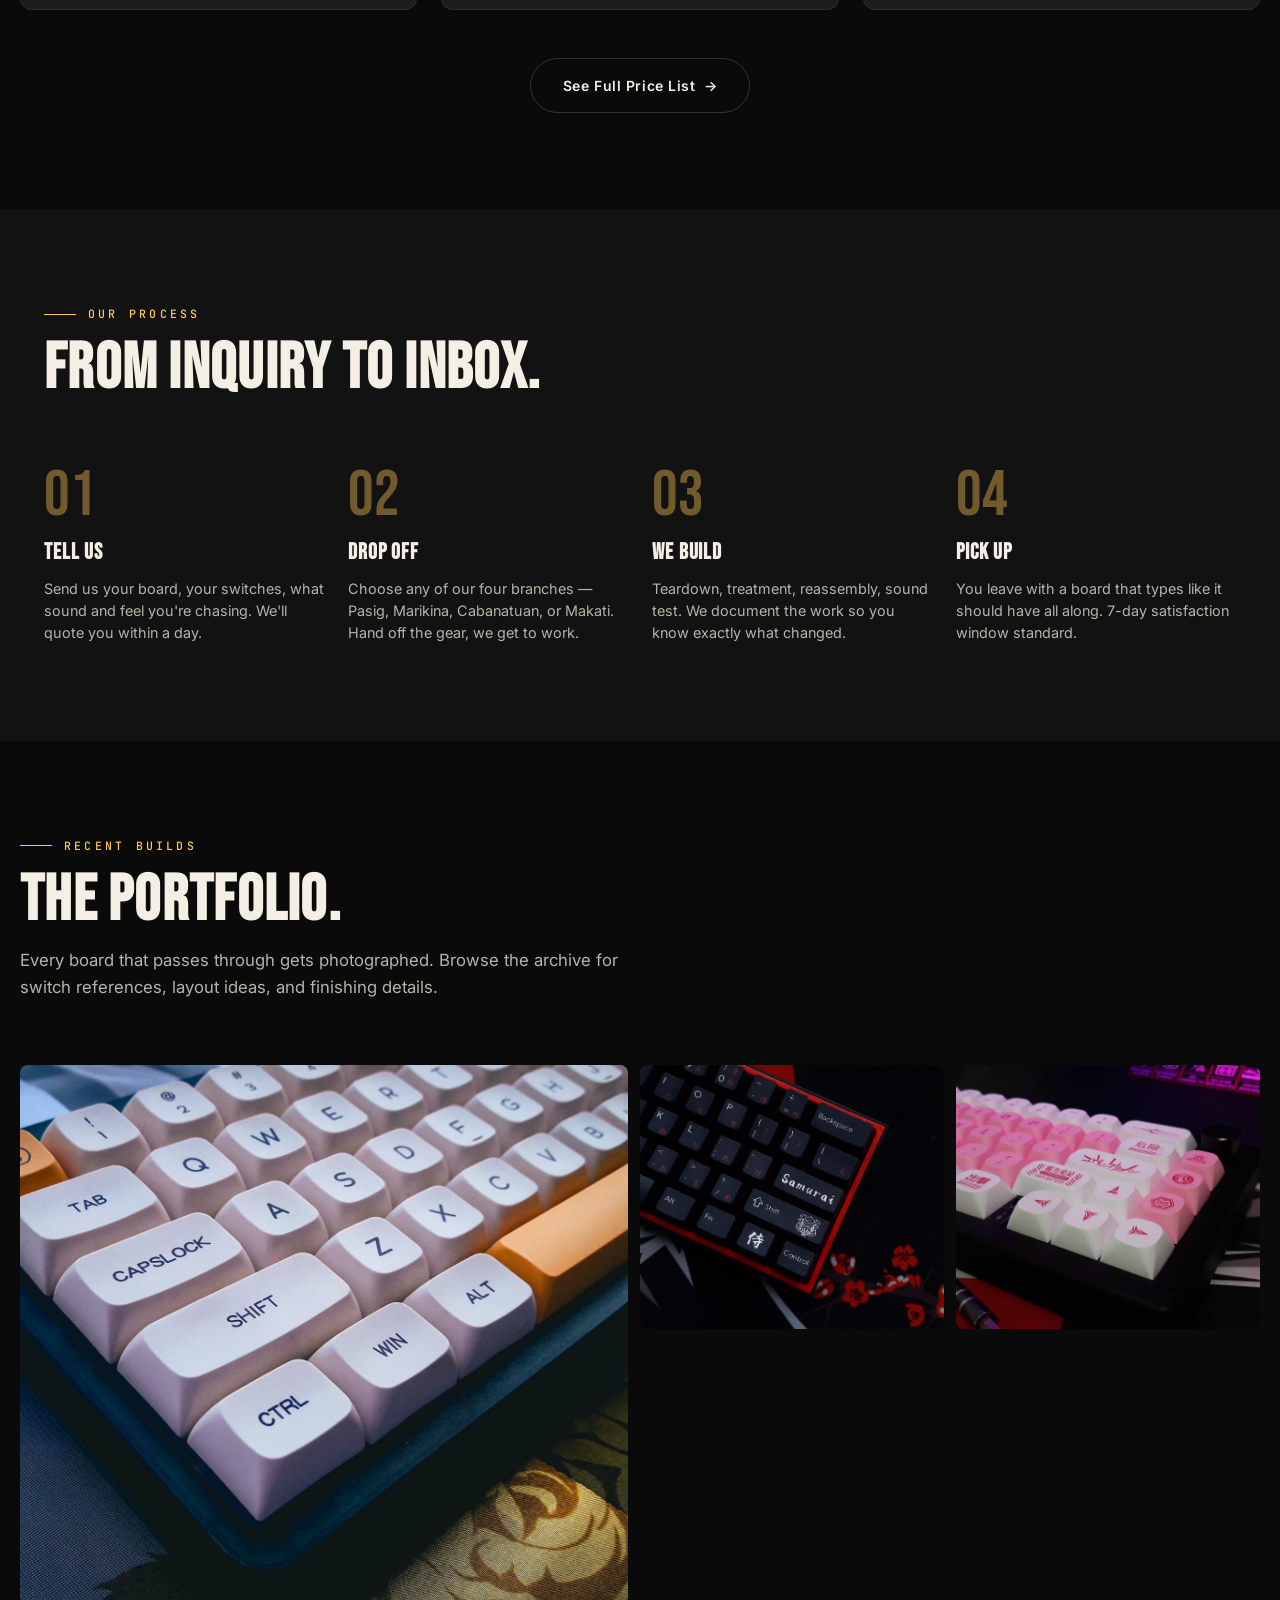
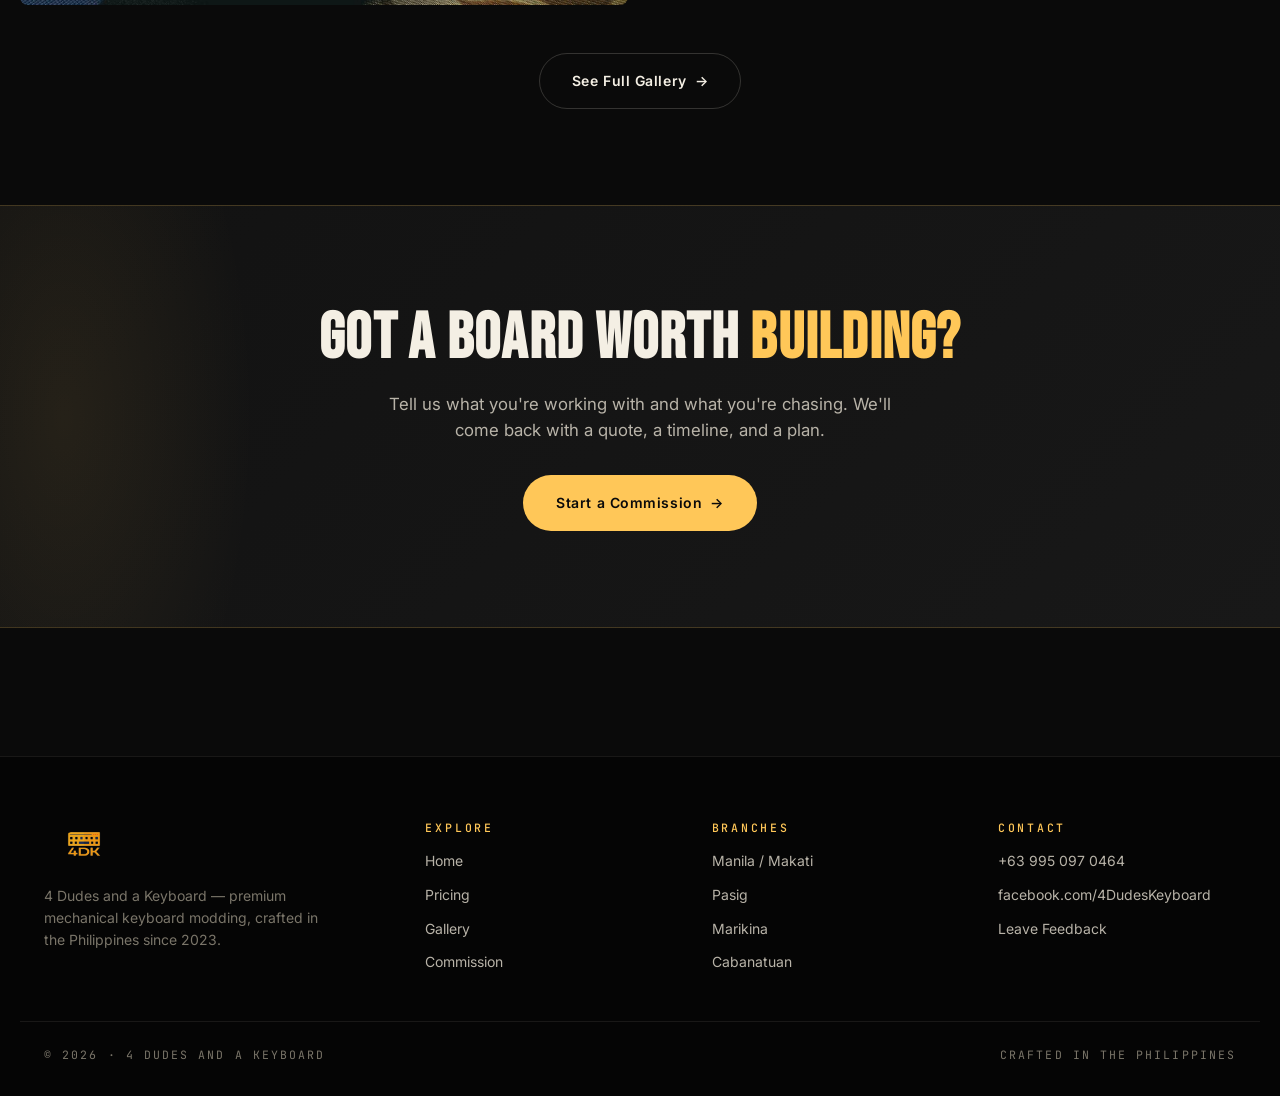
==== commit fca0cfa4: "v1.7" ====
--- a/index.html
+++ b/index.html
@@ -397,7 +397,7 @@
   <!-- ═══ HERO ═══════════════════════════════════════════════ -->
   <section class="hero">
     <div class="hero__bg">
-      <img src="images/1stboard.png" alt="">
+      <img src="images/3rdboard.png" alt="">
     </div>
     <div class="hero__inner">
       <div class="hero__eyebrow eyebrow reveal">Mechanical Keyboard Specialists · Est. 2023</div>
@@ -562,19 +562,13 @@
 
     <div class="gallery-preview">
       <a href="gallery.html" class="gallery-preview__item">
-        <img src="images/1stboard.png" alt="Recent build">
-      </a>
-      <a href="gallery.html" class="gallery-preview__item">
         <img src="images/2ndboard.png" alt="Recent build">
       </a>
       <a href="gallery.html" class="gallery-preview__item">
         <img src="images/3rdboard.png" alt="Recent build">
       </a>
       <a href="gallery.html" class="gallery-preview__item">
-        <img src="images/345064085_1053052838989633_7360629386046712730_n.png" alt="Recent build">
-      </a>
-      <a href="gallery.html" class="gallery-preview__item">
-        <img src="images/345240772_1414406586039449_9055293245465230409_n.png" alt="Recent build">
+        <img src="images/4thboard.png" alt="Recent build">
       </a>
     </div>
 
--- a/assets/css/styles.css
+++ b/assets/css/styles.css
@@ -168,7 +168,7 @@
   flex-shrink: 0;
 }
 
-.nav__brand img { width: 36px; height: 36px; }
+.nav__brand img { height: 50px; width: auto; }
 
 .nav__links {
   display: flex;
@@ -375,7 +375,7 @@
   color: var(--yellow);
 }
 
-.footer__logo img { width: 48px; height: 48px; }
+.footer__logo img { height: 48px; width: auto; }
 
 .footer__tagline {
   font-size: var(--fs-small);
